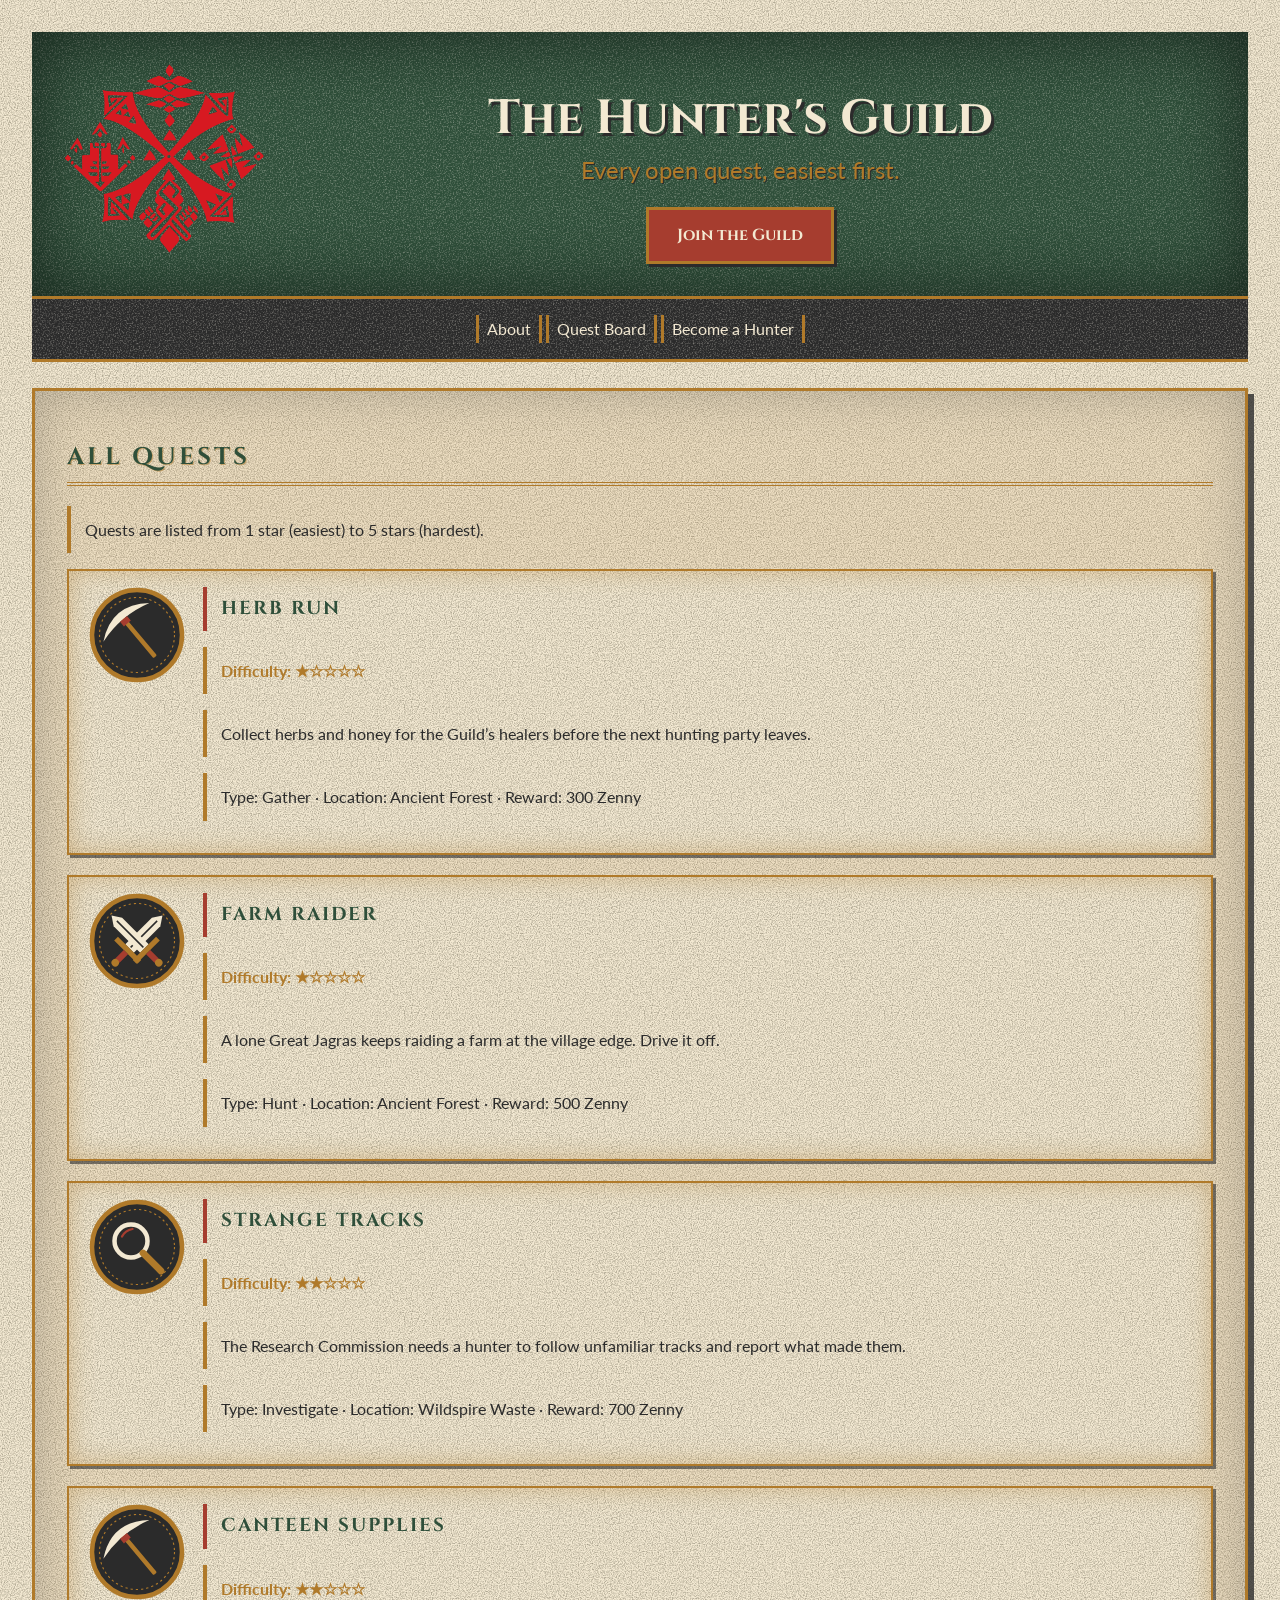
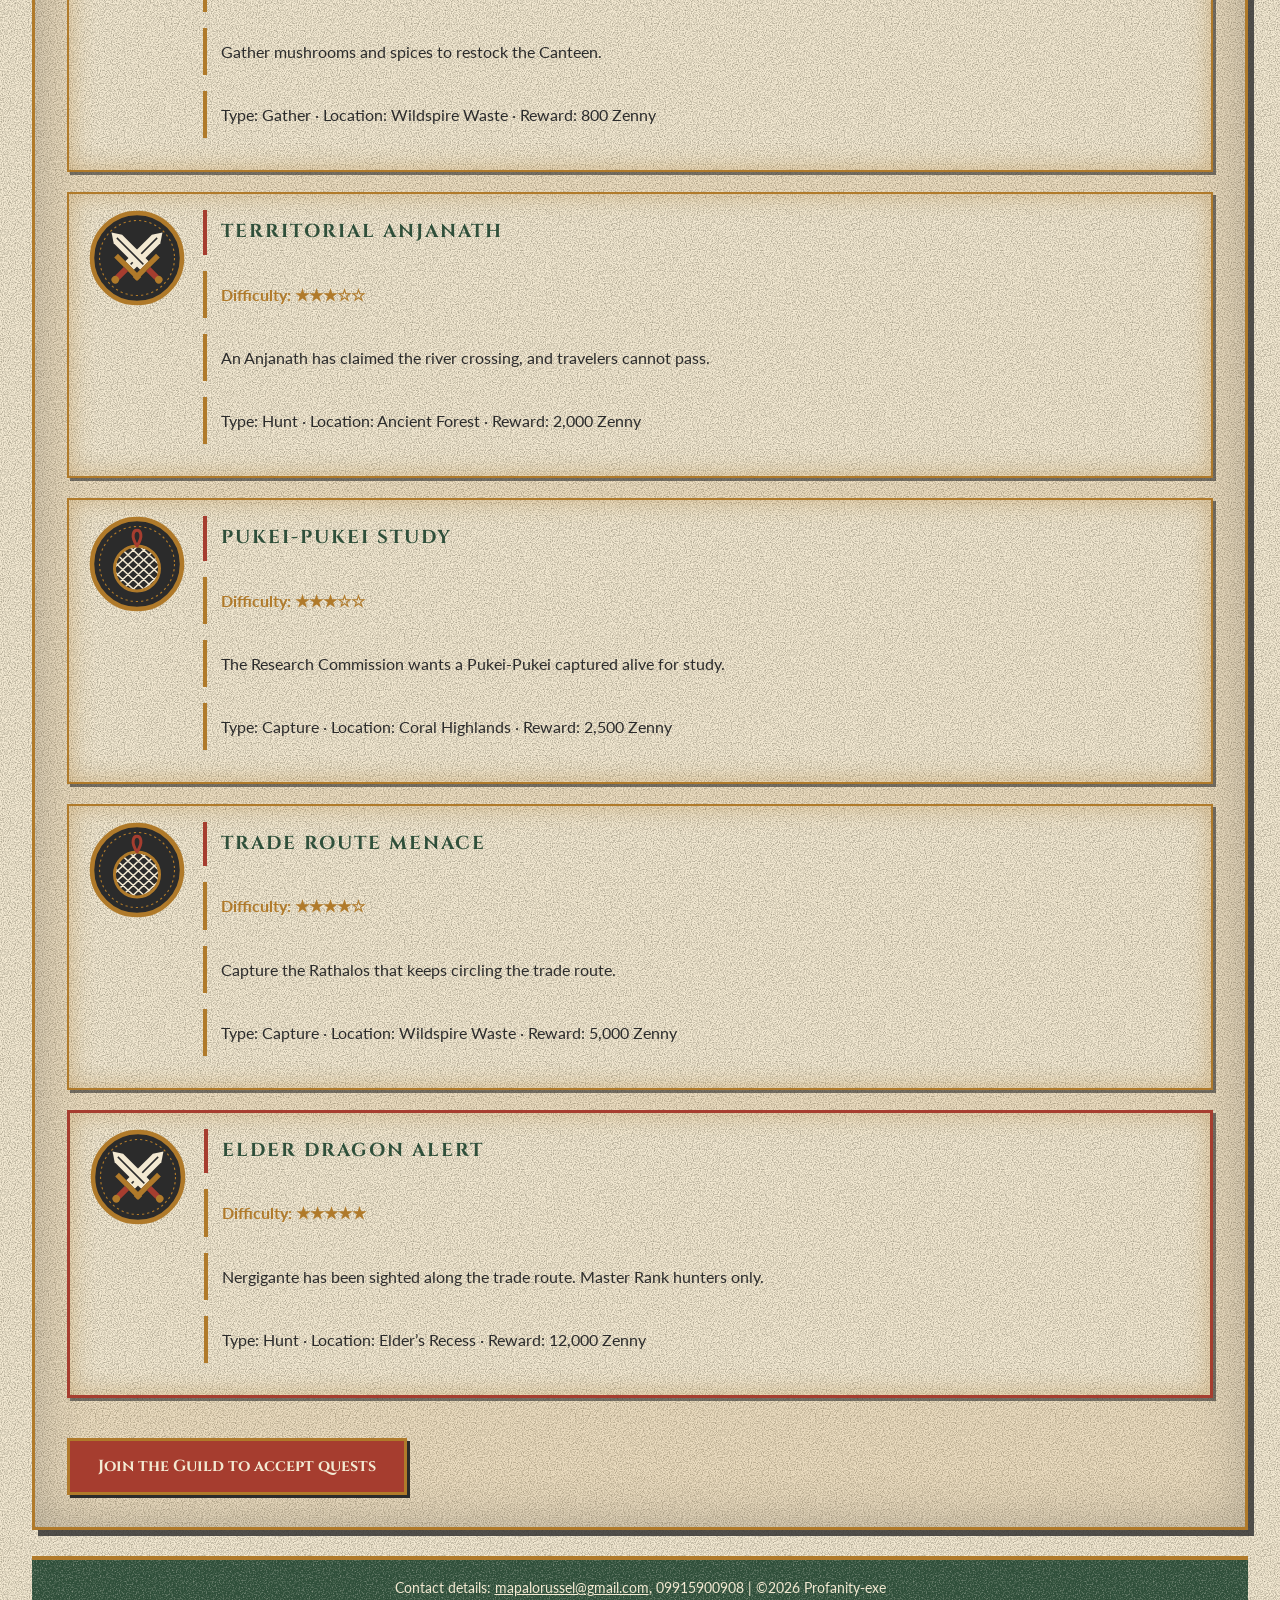
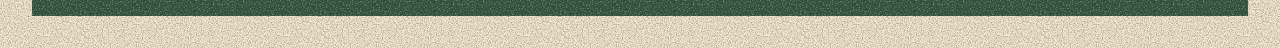
==== quests.html @ 1d597c23 "added quests file and other polishes" ====
<!DOCTYPE html>
<html lang="en">
<head>
    <meta charset="UTF-8">
    <meta name="viewport" content="width=device-width, initial-scale=1">
    <title>Quest Board | The Hunter's Guild</title>
    <link rel="icon" href="images/pngaaa.com-8810391.png">
    <link href="https://fonts.googleapis.com/css2?family=Cinzel:wght@500;700&family=Lato:wght@400;700&display=swap" rel="stylesheet">
    <!-- Same stylesheet as the home page, so this page looks the same -->
    <link rel="stylesheet" href="css/style.css">
</head>
<body>
    <!-- HEADER: same as the home page, with a different tagline -->
    <header id="top">
        <img class="logo" src="images/pngaaa.com-8810391.png" alt="The Hunters Guild emblem" width="200" height="200">
        <h1>The Hunter's Guild</h1>
        <p>Every open quest, easiest first.</p>
        <a class="btn" href="index.html#Hunter">Join the Guild</a>
    </header>

    <!-- NAV: links back to the home page sections use index.html#id -->
    <nav aria-label="Main">
        <a href="index.html#About">About</a>
        <a href="quests.html">Quest Board</a>
        <a href="index.html#Hunter">Become a Hunter</a>
    </nav>

    <main>
        <!-- id="QuestBoard" reuses the quest board styles from the home page -->
        <section id="QuestBoard">
            <h2>All Quests</h2>
            <p>Quests are listed from 1 star (easiest) to 5 stars (hardest).</p>

            <!-- An ordered list (ol): the order of the items matters, and here it is difficulty -->
            <ol class="quest-page">
                <li class="card">
                    <img class="quest-icon" src="images/gather.svg" alt="Gather quest emblem: a pickaxe" width="96" height="96">
                    <h3>Herb Run</h3>
                    <p class="difficulty">Difficulty: ★☆☆☆☆</p>
                    <p>Collect herbs and honey for the Guild’s healers before the next hunting party leaves.</p>
                    <p>Type: Gather &middot; Location: Ancient Forest &middot; Reward: 300 Zenny</p>
                </li>
                <li class="card">
                    <img class="quest-icon" src="images/hunt.svg" alt="Hunt quest emblem: two crossed greatswords" width="96" height="96">
                    <h3>Farm Raider</h3>
                    <p class="difficulty">Difficulty: ★☆☆☆☆</p>
                    <p>A lone Great Jagras keeps raiding a farm at the village edge. Drive it off.</p>
                    <p>Type: Hunt &middot; Location: Ancient Forest &middot; Reward: 500 Zenny</p>
                </li>
                <li class="card">
                    <img class="quest-icon" src="images/investigate.svg" alt="Investigate quest emblem: a magnifying glass" width="96" height="96">
                    <h3>Strange Tracks</h3>
                    <p class="difficulty">Difficulty: ★★☆☆☆</p>
                    <p>The Research Commission needs a hunter to follow unfamiliar tracks and report what made them.</p>
                    <p>Type: Investigate &middot; Location: Wildspire Waste &middot; Reward: 700 Zenny</p>
                </li>
                <li class="card">
                    <img class="quest-icon" src="images/gather.svg" alt="Gather quest emblem: a pickaxe" width="96" height="96">
                    <h3>Canteen Supplies</h3>
                    <p class="difficulty">Difficulty: ★★☆☆☆</p>
                    <p>Gather mushrooms and spices to restock the Canteen.</p>
                    <p>Type: Gather &middot; Location: Wildspire Waste &middot; Reward: 800 Zenny</p>
                </li>
                <li class="card">
                    <img class="quest-icon" src="images/hunt.svg" alt="Hunt quest emblem: two crossed greatswords" width="96" height="96">
                    <h3>Territorial Anjanath</h3>
                    <p class="difficulty">Difficulty: ★★★☆☆</p>
                    <p>An Anjanath has claimed the river crossing, and travelers cannot pass.</p>
                    <p>Type: Hunt &middot; Location: Ancient Forest &middot; Reward: 2,000 Zenny</p>
                </li>
                <li class="card">
                    <img class="quest-icon" src="images/capture.svg" alt="Capture quest emblem: a rope net" width="96" height="96">
                    <h3>Pukei-Pukei Study</h3>
                    <p class="difficulty">Difficulty: ★★★☆☆</p>
                    <p>The Research Commission wants a Pukei-Pukei captured alive for study.</p>
                    <p>Type: Capture &middot; Location: Coral Highlands &middot; Reward: 2,500 Zenny</p>
                </li>
                <li class="card">
                    <img class="quest-icon" src="images/capture.svg" alt="Capture quest emblem: a rope net" width="96" height="96">
                    <h3>Trade Route Menace</h3>
                    <p class="difficulty">Difficulty: ★★★★☆</p>
                    <p>Capture the Rathalos that keeps circling the trade route.</p>
                    <p>Type: Capture &middot; Location: Wildspire Waste &middot; Reward: 5,000 Zenny</p>
                </li>
                <li class="card featured">
                    <img class="quest-icon" src="images/hunt.svg" alt="Hunt quest emblem: two crossed greatswords" width="96" height="96">
                    <h3>Elder Dragon Alert</h3>
                    <p class="difficulty">Difficulty: ★★★★★</p>
                    <p>Nergigante has been sighted along the trade route. Master Rank hunters only.</p>
                    <p>Type: Hunt &middot; Location: Elder’s Recess &middot; Reward: 12,000 Zenny</p>
                </li>
            </ol>

            <a class="btn quest-more" href="index.html#Hunter">Join the Guild to accept quests</a>
        </section>
    </main>

    <!-- FOOTER: contact details -->
    <footer>
        <p>Contact details: <a href="mailto:mapalorussel@gmail.com">mapalorussel@gmail.com</a>, 09915900908 | &copy;2026 Profanity-exe</p>
    </footer>
</body>
</html>
---- css/style.css ----
/* 
Pallette:
Forest Green #2F4F3A Headers and primary buttons; the wilds of the New World
Parchment Cream #F3E9D2 Page backgrounds; quest notices and paper
Hunter Bronze #B07A2A Accents, borders, and icons; armor and gear
Rathalos Red #A63D2F Alerts and key call-to-action buttons
Charcoal #2B2B2B Body text for strong readability
 */







/* Page-wide setting: padding and borders are counted inside an element's width */
* {
    box-sizing: border-box; 
}
/* Page background, base font, and text size */
body {
    font-family: Lato, Helvetica, sans-serif;
    font-size: 16px;
    line-height: 1.7;
    margin: 0;
    padding: 32px;
    background-color: #F3E9D2;
    background-image: url(../images/grain.svg); /* paper grain; path is relative to this css file */
}

/* Headings use Cinzel in Forest Green */
h1,
h2,
h3 {
    font-family: Cinzel, serif;
    line-height: 1.3;
    color: #2F4F3A
}

/* HERO: Forest Green banner. overflow: hidden keeps the floated logo inside the header */
#top {background-color: #2F4F3A;
    padding: 32px;
    text-align: center;
    overflow: hidden;
    background-image: url(../images/grain-light.svg);
    box-shadow: inset 0 0 80px rgba(0, 0, 0, 0.55); /* dark edges, like worn cloth */
}

#top h1 {
    color: #F3E9D2;
    font-size: 48px;
    margin: 24px 0 0;
    text-shadow: 3px 3px 0 #2B2B2B; /* hard shadow, like carved lettering */
}

#top p {
    color: #B07A2A;
    font-size: 24px;
    margin: 0 0 16px;
    text-shadow: 1px 1px 0 #2B2B2B; /* keeps the bronze tagline readable over the texture */
}

/* Logo floats left so the title and tagline sit beside it */
.logo {
    max-width: 100%;
    height: auto;
    float: left;
    overflow: hidden;
}

p {
    margin-top: 0;
    margin-bottom: 14px;
}

/* NAV BAR: Charcoal strip with centered links */
nav {
    background-color: #2B2B2B;
    padding: 16px;
    text-align: center;
    background-image: url(../images/grain-light.svg);
    border-top: 3px solid #B07A2A;
    border-bottom: 3px solid #B07A2A;
}

nav a {
    color: #F3E9D2;
    text-decoration: none;
    display: inline-block;
    text-align: center;
    border-right: 3px solid #B07A2A;
    padding: 0 8px;
    border-left: 3px solid #B07A2A
}

/* MAIN: limits page width and centers the content */
main {
    max-width: 1500px;
    margin: 0 auto;
}

/* SECTIONS: bronze border around each part of the page */
section {
    margin: 26px 0;
    padding: 32px ;

    border: 3px solid #B07A2A;
    background-color: rgba(176, 122, 42, 0.1); /* faint bronze tint, 10% opaque */
    box-shadow: inset 0 0 50px rgba(43, 43, 43, 0.25), 6px 6px 0 rgba(43, 43, 43, 0.8); /* worn inner edges + hard drop shadow */
}
/* Section titles: carved-banner look with capitals and a double bronze underline */
section h2 {
    text-transform: uppercase;
    letter-spacing: 3px;
    padding-bottom: 8px;
    border-bottom: 4px double #B07A2A;
    text-shadow: 1px 1px 0 rgba(176, 122, 42, 0.5);
}

/* Red marker beside the quest card titles */
#QuestBoard h3 {
    border-left: 4px solid #A63D2F;
    padding: 10px 14px;
    margin-bottom: 16px;
}

section p {
    color: #2B2B2B;
    border-left: 4px solid #B07A2A;
    padding: 10px 14px;
    margin-bottom: 16px;
}

/* QUEST CARDS: bordered notices, the featured card gets a red border */
.card {
    border: 2px solid #B07A2A;
    padding: 16px 20px;
    margin-bottom: 20px;
    overflow: hidden; /* card grows to contain its floated badge image */
    background-color: #F3E9D2;
    background-image: url(../images/grain.svg);
    box-shadow: inset 0 0 25px rgba(176, 122, 42, 0.4), 3px 3px 0 rgba(43, 43, 43, 0.6); /* pinned-notice look */
}

.card.featured {
    border: 3px solid #A63D2F;
}

.card h3 {
    margin-top: 0;
    text-transform: uppercase;
    letter-spacing: 2px;
}

/* BUTTONS: red call-to-action style, used by the Join the Guild link and the form button */
.btn {
    display: inline-block;
    background-color: #A63D2F;
    color: #F3E9D2;
    font-family: Cinzel, serif;
    font-weight: bold;
    padding: 12px 28px;
    border: 3px solid #B07A2A;
    text-decoration: none;
    box-shadow: 3px 3px 0 #2B2B2B;
}

.btn:hover {
    background-color: #2F4F3A;
    box-shadow: 1px 1px 0 #2B2B2B; /* shadow shrinks so the button looks pressed */
}

/* FORM: labels and text boxes */
label {
    display: block;
    font-weight: bold;
    color: #2F4F3A;
    margin-top: 12px;
    margin-bottom: 4px;
}

#fullname,
#email {
    display: block;
    width: 100%;
    max-width: 400px;
    padding: 10px 12px;
    font-size: 16px;
    border: 2px solid #B07A2A;
    color: #2B2B2B;
}

form .btn {
    margin-top: 16px;
    font-size: 16px;
    cursor: pointer;
}

/* HOVER: links turn bronze when pointed at */
nav a:hover {
    color: #B07A2A;
    background-color: #2F4F3A; /* forest green highlight behind the link */
}

/* FOOTER: Forest Green strip with cream text */
footer {
    background-color: #2F4F3A;
    color: #F3E9D2;
    padding: 16px;
    text-align: center;
    background-image: url(../images/grain-light.svg);
    border-top: 4px solid #B07A2A;
}

footer p {
    margin: 0;
    font-size: 14px;
}

footer a {
    color: #F3E9D2;
    text-decoration: underline;
}

footer a:hover {
    color: #B07A2A;
}

/* Difficulty star line on the quest cards */
.difficulty {
    color: #B07A2A;
    font-weight: bold;
}

/* ABOUT LIST: square bullets and a bronze left border to match the paragraphs */
#About ul {
    list-style-type: square;
    border-left: 4px solid #B07A2A;
    padding: 10px 14px 10px 36px;
    margin: 0;
}

#About li {
    margin-bottom: 8px;
}

#About strong {
    color: #2F4F3A;
}

/* Quest badge images: float to the left edge of each card */
.quest-icon {
    float: left;
}

/* Card text starts to the right of the badge (96px image + 18px gap) so the borders don't run under it */
.card h3,
.card p {
    margin-left: 114px;
}

/* QUEST LAYOUT: cards float left, the side panels float right. overflow: hidden makes the wrapper grow to contain both floats */
.quest-layout {
    overflow: hidden;
    padding-right: 6px; /* leaves room so the alerts panel's shadow isn't cut off */
}

.quest-list {
    float: left;
    width: 66%;
}

/* SIDE PANELS (monster alerts, star legend): same worn-notice look as the quest cards */
.side-panel {
    float: right;
    width: 31%;
    padding: 16px 18px;
    border: 2px solid #B07A2A;
    background-color: #F3E9D2;
    background-image: url(../images/grain.svg);
    box-shadow: inset 0 0 25px rgba(176, 122, 42, 0.4), 3px 3px 0 rgba(43, 43, 43, 0.6);
}

.alert-icon {
    display: block;
    margin: 0 auto 12px;
}

.side-panel h3 {
    margin-top: 0;
    font-size: 18px;
    text-transform: uppercase;
    letter-spacing: 1px;
}

/* Each alert (and legend line) is a paragraph; the thick left border color shows the danger level */
.alert {
    border-left-width: 6px;
    font-size: 15px;
    line-height: 1.5;
}

.alert-low {
    border-left-color: #2F4F3A;
}

.alert-moderate {
    border-left-color: #B07A2A;
}

.alert-extreme {
    border-left-color: #A63D2F;
}

.panel-gap {
    margin-top: 20px; /* space between the two stacked side panels */
}

.alert-note {
    font-size: 14px;
    font-style: italic;
    margin-bottom: 0;
}

/* QUESTS PAGE: the list uses the same .card style, so just remove the default numbers and indent */
.quest-page {
    list-style: none;
    padding: 0;
    margin: 0;
}

/* "View all quests" and similar buttons below a group of cards */
.quest-more {
    margin-top: 20px;
}

/* PHONES: these rules only apply when the screen is 600px wide or less */
@media (max-width: 600px) {
    body {
        padding: 12px;
    }

    section {
        padding: 20px 14px;
    }

    /* logo and quest badges stop floating and sit centered above the text */
    .logo,
    .quest-icon {
        float: none;
        display: block;
        margin: 0 auto 12px;
    }

    .card h3,
    .card p {
        margin-left: 0;
    }

    /* quest cards and side panels stack at full width */
    .quest-list,
    .side-panel {
        float: none;
        width: 100%;
    }

    .quest-layout {
        padding-right: 0;
    }

    #top h1 {
        font-size: 32px;
    }
}
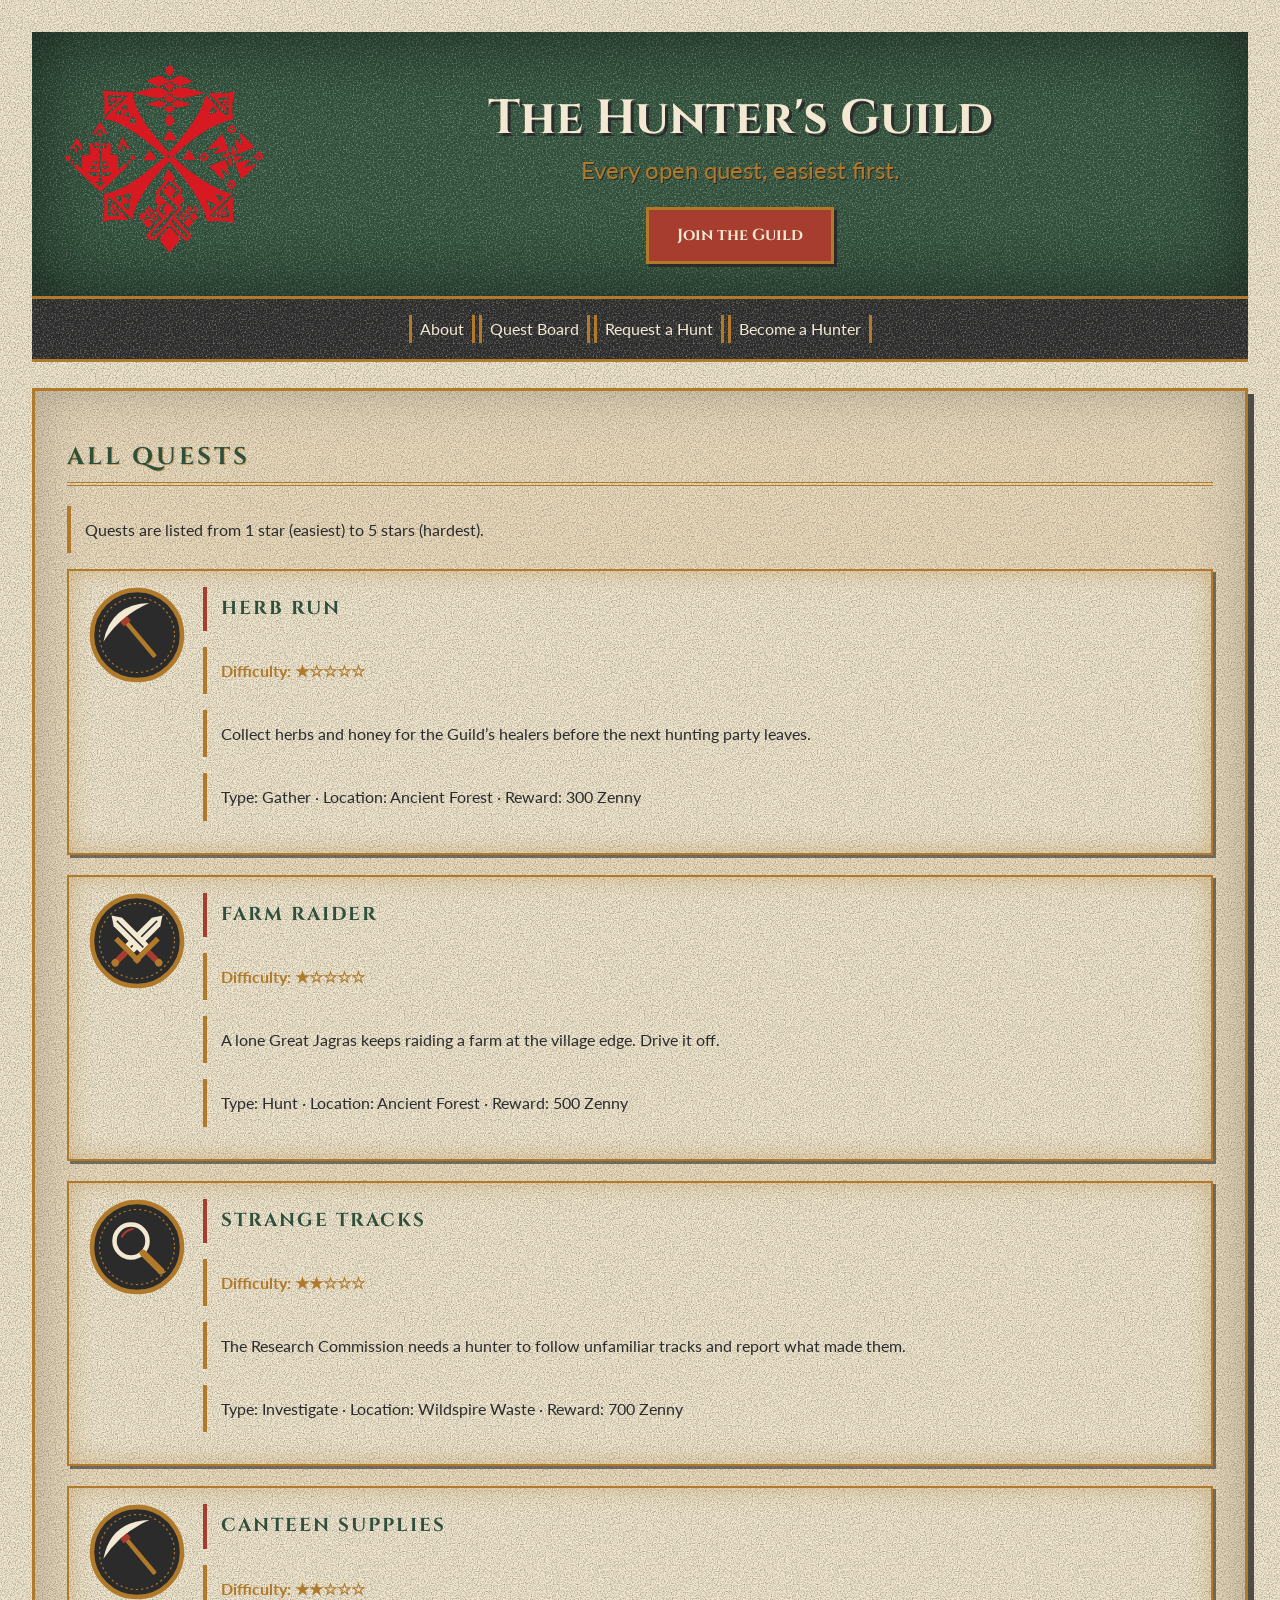
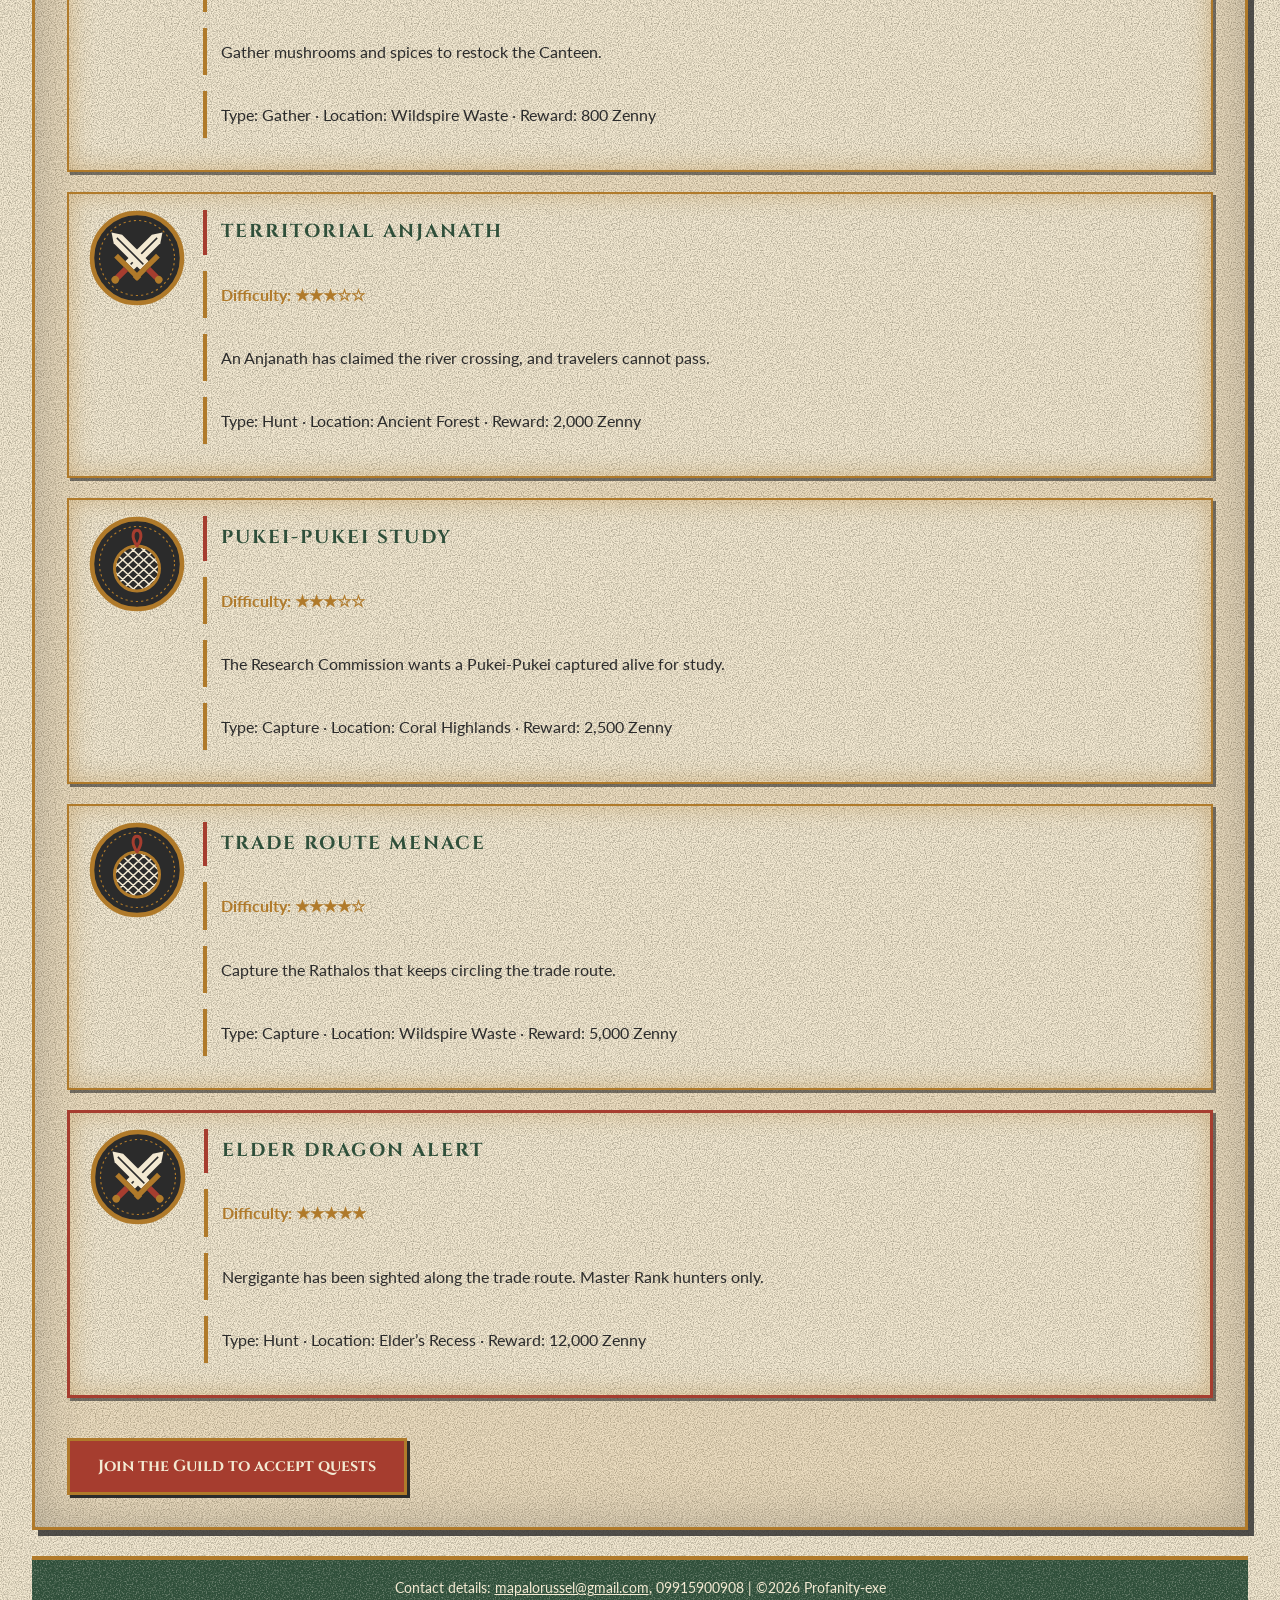
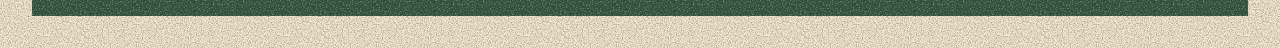
==== commit 32d79552: "Add Request a Hunt page with Palico helper and nav links" ====
--- a/quests.html
+++ b/quests.html
@@ -22,6 +22,7 @@
     <nav aria-label="Main">
         <a href="index.html#About">About</a>
         <a href="quests.html">Quest Board</a>
+        <a href="request.html">Request a Hunt</a>
         <a href="index.html#Hunter">Become a Hunter</a>
     </nav>
 
--- a/css/style.css
+++ b/css/style.css
@@ -81,6 +81,9 @@
     background-image: url(../images/grain-light.svg);
     border-top: 3px solid #B07A2A;
     border-bottom: 3px solid #B07A2A;
+    position: sticky; /* stays in place, then sticks to the top of the screen while scrolling */
+    top: env(safe-area-inset-top, 0px); /* sticks below a phone's notch or status bar; 0px on computers */
+    z-index: 10; /* keeps the nav on top of the cards as they scroll underneath */
 }
 
 nav a {
@@ -115,6 +118,11 @@
     padding-bottom: 8px;
     border-bottom: 4px double #B07A2A;
     text-shadow: 1px 1px 0 rgba(176, 122, 42, 0.5);
+}
+
+/* When a link jumps to a section, stop a little early so the sticky nav doesn't cover its title */
+section {
+    scroll-margin-top: 80px;
 }
 
 /* Red marker beside the quest card titles */
@@ -180,7 +188,8 @@
 }
 
 #fullname,
-#email {
+#email,
+.field { /* .field = the boxes on the Request a Hunt form */
     display: block;
     width: 100%;
     max-width: 400px;
@@ -334,6 +343,39 @@
     margin-top: 20px;
 }
 
+/* Quick link under the Join button in the header */
+.hero-link {
+    display: block;
+    margin-top: 14px;
+    color: #F3E9D2;
+    text-decoration: underline;
+}
+
+.hero-link:hover {
+    color: #B07A2A;
+}
+
+/* PALICO helper on the Request a Hunt page: floats right, speech bubble under the badge */
+.palico-box {
+    float: right;
+    width: 220px;
+    margin-left: 24px;
+    text-align: center;
+}
+
+.palico {
+    display: block;
+    margin: 0 auto 10px;
+}
+
+.palico-say {
+    border: 2px solid #B07A2A;
+    border-radius: 12px;
+    background-color: #F3E9D2;
+    font-style: italic;
+    text-align: left;
+}
+
 /* PHONES: these rules only apply when the screen is 600px wide or less */
 @media (max-width: 600px) {
     body {
@@ -368,6 +410,13 @@
         padding-right: 0;
     }
 
+    /* the Palico helper sits centered above the form instead of beside it */
+    .palico-box {
+        float: none;
+        width: 100%;
+        margin-left: 0;
+    }
+
     #top h1 {
         font-size: 32px;
     }
